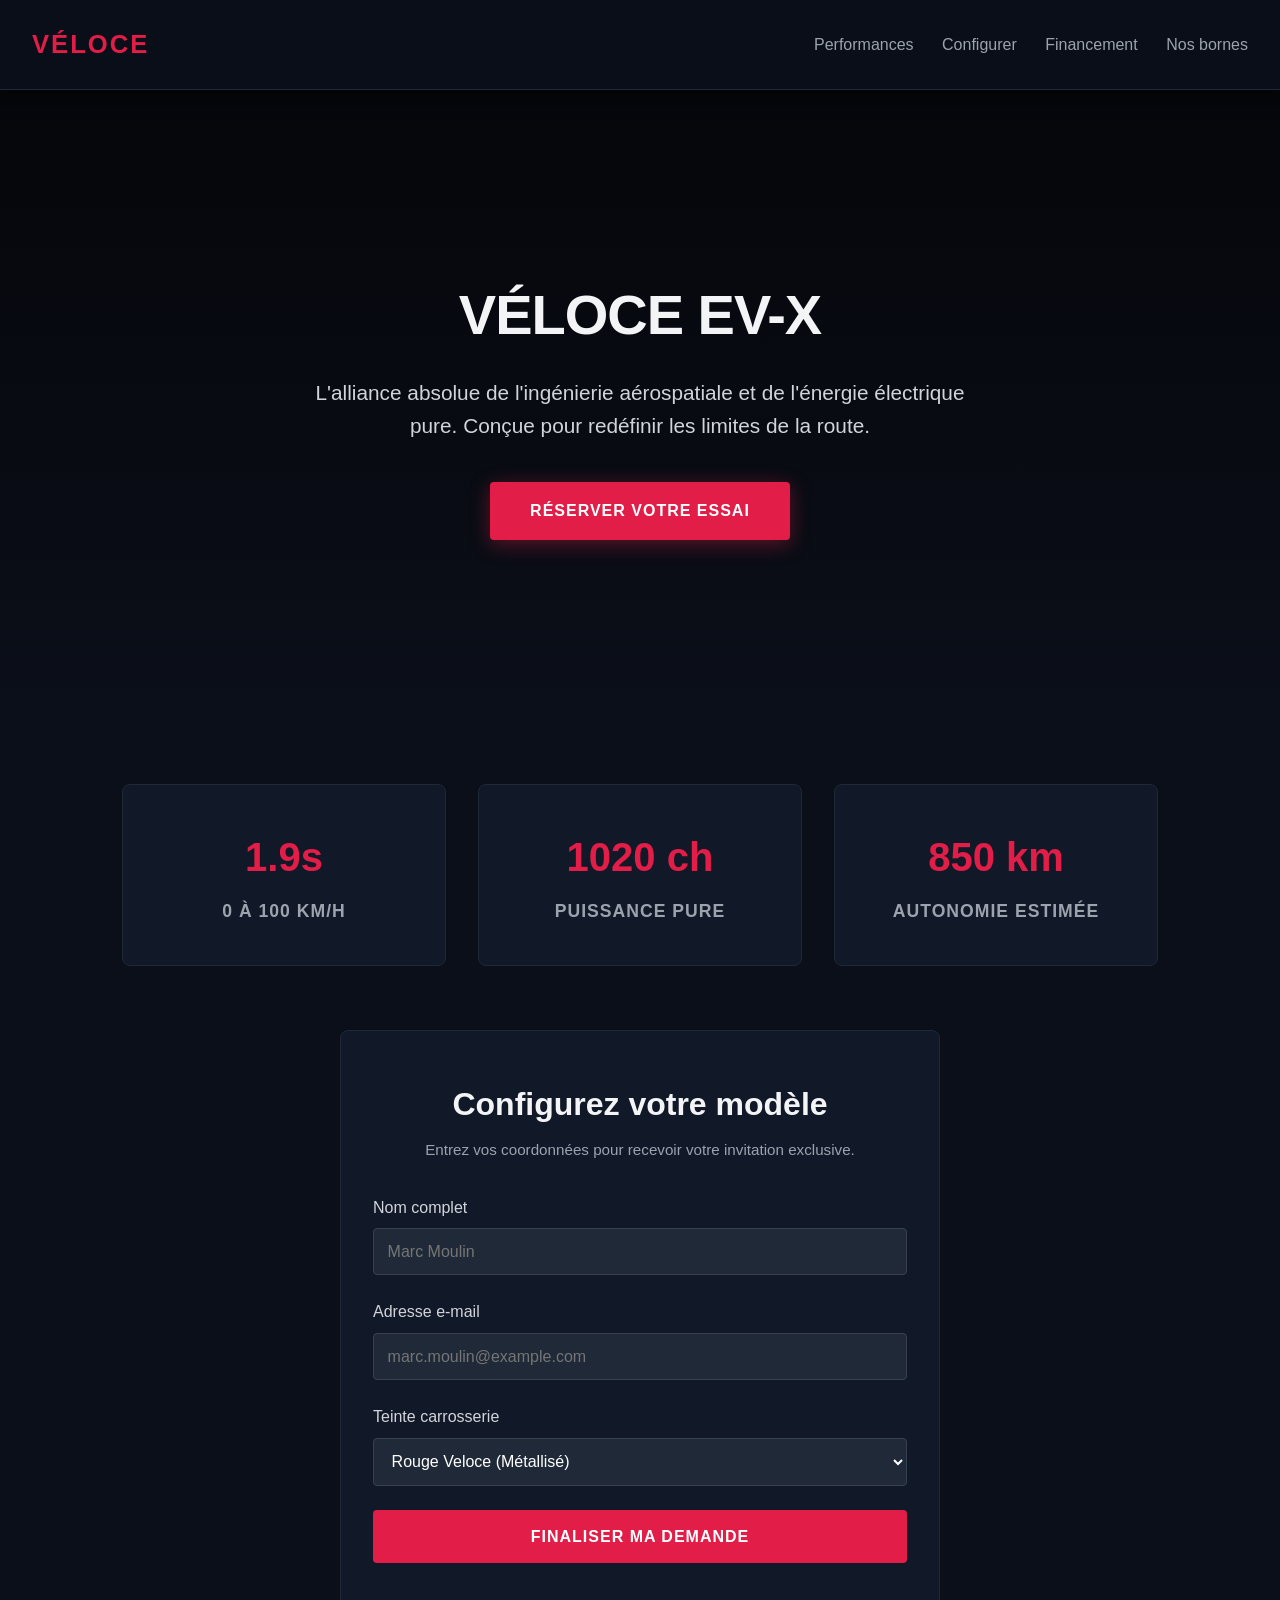
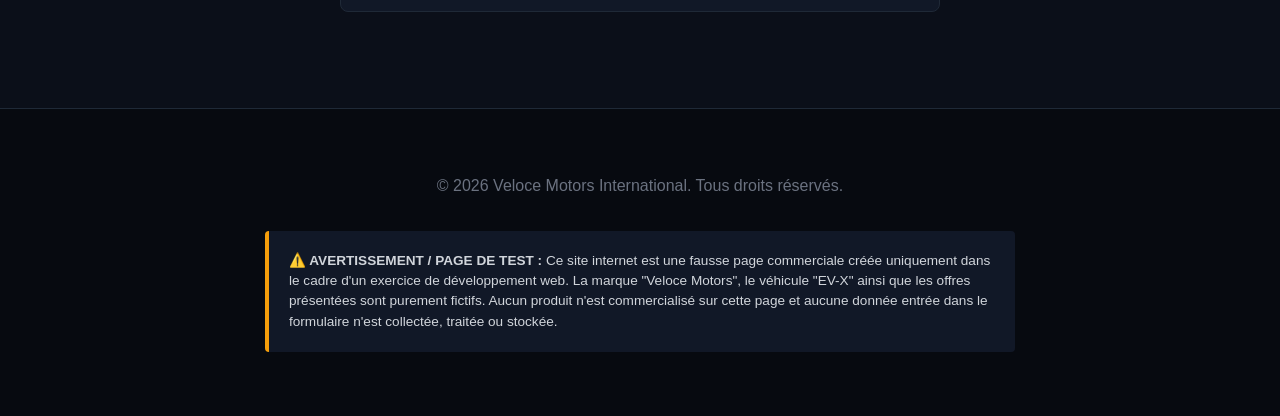
==== index.html @ aa5171b9 "Add files via upload" ====
<!DOCTYPE html>
<html lang="fr">
<head>
    <meta charset="UTF-8">
    <meta name="viewport" content="width=device-width, initial-scale=1.0">
    <title>Veloce Motors | L'Avenir de l'Hypercar Électrique</title>
    <style>
        /* --- STYLE CSS --- */
        * {
            margin: 0;
            padding: 0;
            box-sizing: border-box;
        }

        body {
            font-family: 'Segoe UI', Arial, sans-serif;
            line-height: 1.6;
            color: #f3f4f6;
            background-color: #0b0f19; /* Fond sombre futuriste */
        }

        /* Barre de navigation */
        nav {
            background-color: rgba(11, 15, 25, 0.9);
            padding: 1.5rem 2rem;
            display: flex;
            justify-content: space-between;
            align-items: center;
            box-shadow: 0 2px 10px rgba(0,0,0,0.5);
            position: sticky;
            top: 0;
            z-index: 100;
            backdrop-filter: blur(10px);
            border-bottom: 1px solid #1f2937;
        }

        nav .logo {
            font-size: 1.6rem;
            font-weight: 800;
            letter-spacing: 2px;
            color: #e11d48; /* Rouge sport */
        }

        nav .nav-links a {
            text-decoration: none;
            color: #9ca3af;
            margin-left: 1.5rem;
            font-weight: 500;
            transition: color 0.3s;
        }

        nav .nav-links a:hover {
            color: #e11d48;
        }

        /* Section Principale (Hero) */
        header.hero {
            background: linear-gradient(rgba(0, 0, 0, 0.6), #0b0f19), url('https://unsplash.com') no-repeat center center/cover;
            padding: 8rem 2rem;
            text-align: center;
            min-height: 70vh;
            display: flex;
            flex-direction: column;
            justify-content: center;
            align-items: center;
        }

        header.hero h1 {
            font-size: 3.5rem;
            font-weight: 900;
            letter-spacing: -1px;
            margin-bottom: 1rem;
            text-transform: uppercase;
        }

        header.hero p {
            font-size: 1.3rem;
            color: #d1d5db;
            max-width: 700px;
            margin-bottom: 2.5rem;
        }

        .cta-btn {
            display: inline-block;
            background-color: #e11d48;
            color: #ffffff;
            padding: 1rem 2.5rem;
            text-decoration: none;
            border-radius: 4px;
            font-weight: bold;
            text-transform: uppercase;
            letter-spacing: 1px;
            font-size: 1rem;
            box-shadow: 0 4px 20px rgba(225, 29, 72, 0.4);
            transition: all 0.3s ease;
        }

        .cta-btn:hover {
            background-color: #be123c;
            transform: translateY(-3px);
            box-shadow: 0 6px 25px rgba(225, 29, 72, 0.6);
        }

        /* Section Performances / Fiche Technique */
        .specs {
            max-width: 1100px;
            margin: 4rem auto;
            padding: 0 2rem;
            display: grid;
            grid-template-columns: repeat(auto-fit, minmax(250px, 1fr));
            gap: 2rem;
        }

        .spec-card {
            background: #111827;
            padding: 2.5rem 1.5rem;
            border-radius: 8px;
            text-align: center;
            border: 1px solid #1f2937;
            transition: border-color 0.3s;
        }

        .spec-card:hover {
            border-color: #e11d48;
        }

        .spec-card .value {
            font-size: 2.5rem;
            font-weight: 800;
            color: #e11d48;
            margin-bottom: 0.5rem;
        }

        .spec-card h3 {
            font-size: 1.1rem;
            color: #9ca3af;
            text-transform: uppercase;
            letter-spacing: 1px;
        }

        /* Section Formulaire de Configuration */
        .booking-section {
            background-color: #111827;
            max-width: 600px;
            margin: 4rem auto;
            padding: 3rem 2rem;
            border-radius: 8px;
            border: 1px solid #1f2937;
        }

        .booking-section h2 {
            text-align: center;
            margin-bottom: 0.5rem;
            font-size: 2rem;
        }

        .booking-section p.subtitle {
            text-align: center;
            color: #9ca3af;
            margin-bottom: 2rem;
            font-size: 0.95rem;
        }

        .form-group {
            margin-bottom: 1.5rem;
        }

        .form-group label {
            display: block;
            margin-bottom: 0.5rem;
            font-weight: 500;
            color: #d1d5db;
        }

        .form-group input, .form-group select {
            width: 100%;
            padding: 0.85rem;
            border: 1px solid #374151;
            background-color: #1f2937;
            color: white;
            border-radius: 4px;
            font-size: 1rem;
            outline: none;
            transition: border-color 0.3s;
        }

        .form-group input:focus, .form-group select:focus {
            border-color: #e11d48;
        }

        .submit-btn {
            width: 100%;
            background-color: #e11d48;
            color: white;
            border: none;
            padding: 1.1rem;
            border-radius: 4px;
            font-size: 1rem;
            font-weight: bold;
            text-transform: uppercase;
            letter-spacing: 1px;
            cursor: pointer;
            transition: background 0.3s;
        }

        .submit-btn:hover {
            background-color: #be123c;
        }

        /* Pied de page et avertissement */
        footer {
            background-color: #070a10;
            color: #6b7280;
            text-align: center;
            padding: 4rem 2rem;
            margin-top: 6rem;
            border-top: 1px solid #1f2937;
        }

        .disclaimer {
            background-color: #111827;
            color: #d1d5db;
            padding: 1.25rem;
            border-radius: 4px;
            max-width: 750px;
            margin: 2rem auto 0 auto;
            font-size: 0.85rem;
            line-height: 1.5;
            border-left: 4px solid #f59e0b; /* Ligne orange de sécurité */
            text-align: left;
        }
    </style>
</head>
<body>

    <!-- Barre de Navigation -->
    <nav>
        <div class="logo">VÉLOCE</div>
        <div class="nav-links">
            <a href="performances.html">Performances</a>
            <a href="#reserve">Configurer</a>
			<a href="mensualité.html">Financement</a>
			<a href="bornes.html">Nos bornes</a>
        </div>
    </nav>

    <!-- Section d'accueil (Hero) -->
    <header class="hero">
        <h1>VÉLOCE EV-X</h1>
        <p>L'alliance absolue de l'ingénierie aérospatiale et de l'énergie électrique pure. Conçue pour redéfinir les limites de la route.</p>
        <a href="#reserve" class="cta-btn">Réserver votre essai</a>
    </header>

    <!-- Fiche Technique / Chiffres clés -->
    <section class="specs" id="specs">
        <div class="spec-card">
            <div class="value">1.9s</div>
            <h3>0 à 100 km/h</h3>
        </div>
        <div class="spec-card">
            <div class="value">1020 ch</div>
            <h3>Puissance Pure</h3>
        </div>
        <div class="spec-card">
            <div class="value">850 km</div>
            <h3>Autonomie estimée</h3>
        </div>
    </section>

    <!-- Zone d'action / Formulaire de Configuration -->
    <section class="booking-section" id="reserve">
        <h2>Configurez votre modèle</h2>
        <p class="subtitle">Entrez vos coordonnées pour recevoir votre invitation exclusive.</p>
        
        <form action="#" method="POST" onsubmit="alert('Demande reçue ! (Simulation de configuration automobile réussie)'); return false;">
            <div class="form-group">
                <label for="username">Nom complet</label>
                <input type="text" id="username" placeholder="Marc Moulin" required>
            </div>
            <div class="form-group">
                <label for="useremail">Adresse e-mail</label>
                <input type="email" id="useremail" placeholder="marc.moulin@example.com" required>
            </div>
            <div class="form-group">
                <label for="color">Teinte carrosserie</label>
                <select id="color">
                    <option value="red">Rouge Veloce (Métallisé)</option>
                    <option value="carbon">Noir Carbone (Mat)</option>
                    <option value="titanium">Gris Titane (Satiné)</option>
                </select>
            </div>
            <button type="submit" class="submit-btn">Finaliser ma demande</button>
        </form>
    </section>

    <!-- Pied de page -->
    <footer>
        <p>&copy; 2026 Veloce Motors International. Tous droits réservés.</p>
        
        <!-- Mention de test demandée -->
        <div class="disclaimer">
            <strong>⚠️ AVERTISSEMENT / PAGE DE TEST :</strong> Ce site internet est une fausse page commerciale créée uniquement dans le cadre d'un exercice de développement web. La marque "Veloce Motors", le véhicule "EV-X" ainsi que les offres présentées sont purement fictifs. Aucun produit n'est commercialisé sur cette page et aucune donnée entrée dans le formulaire n'est collectée, traitée ou stockée.
        </div>
    </footer>

</body>
</html>
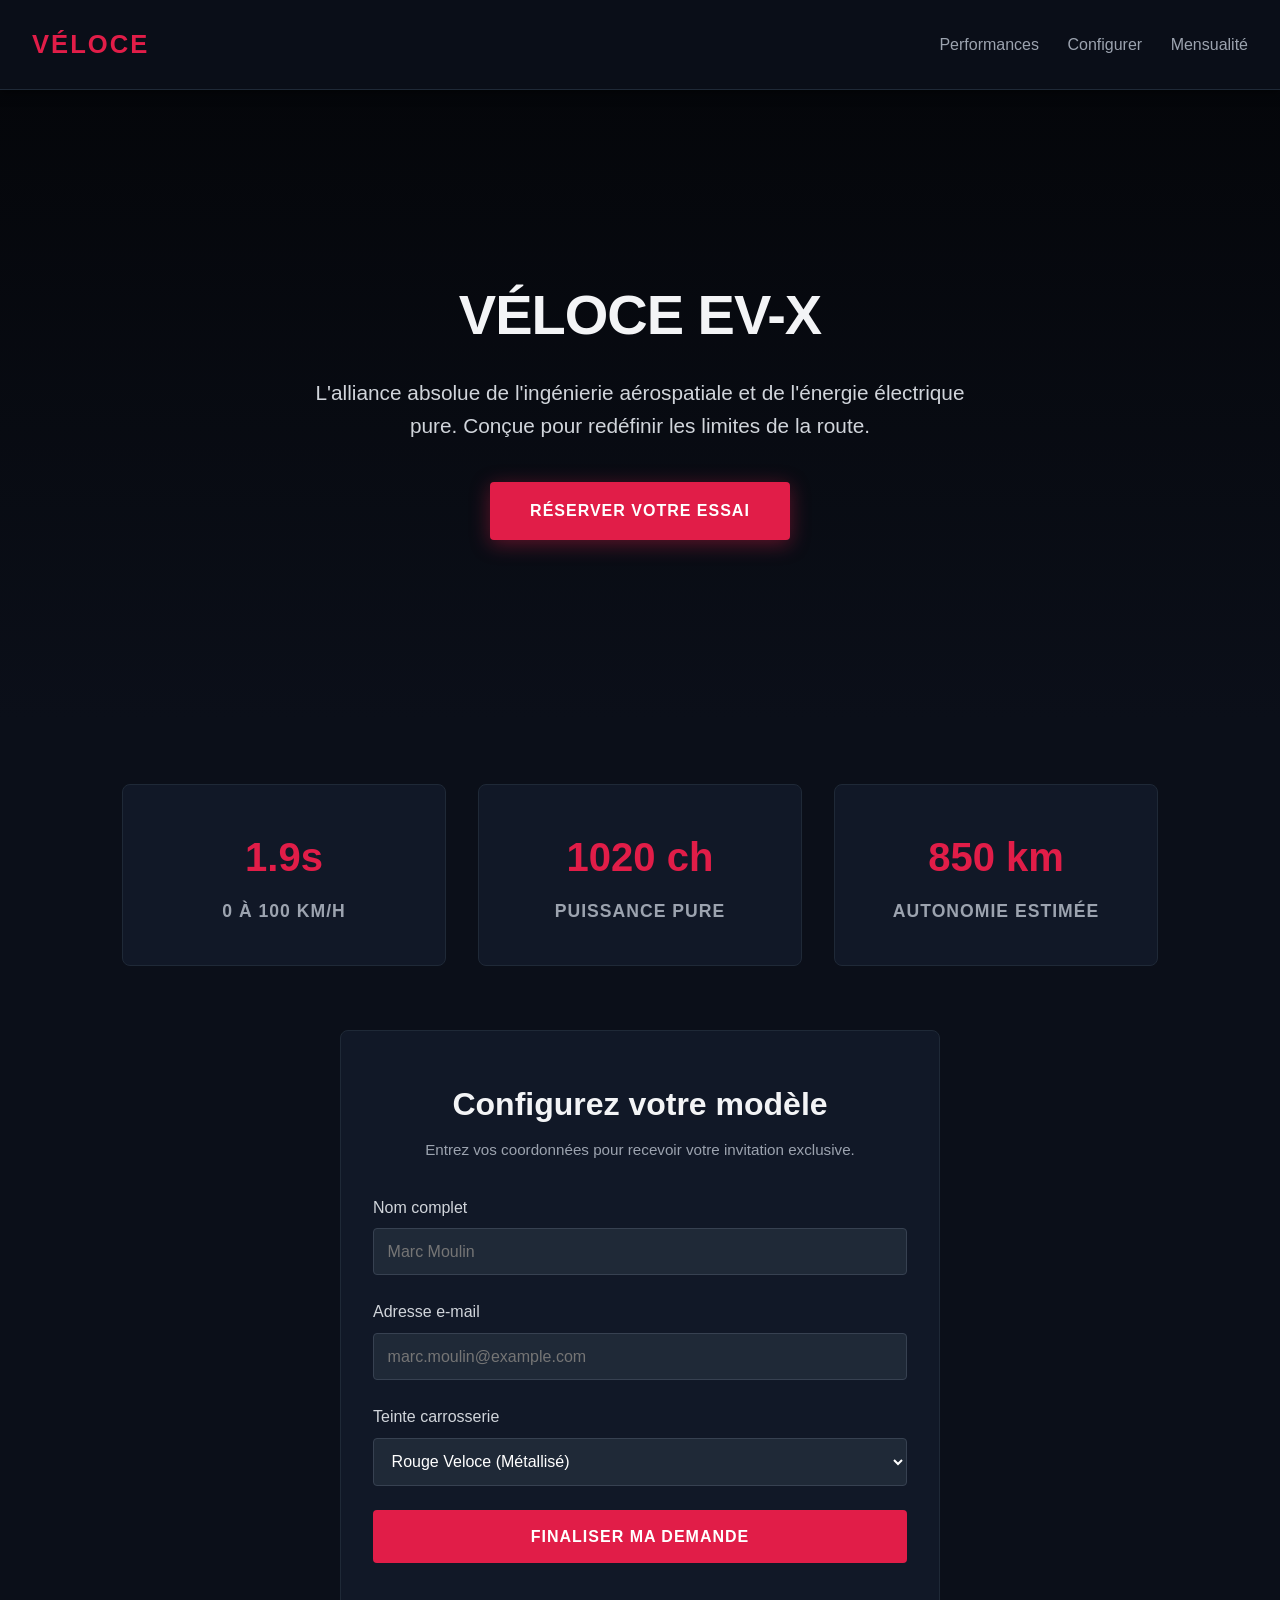
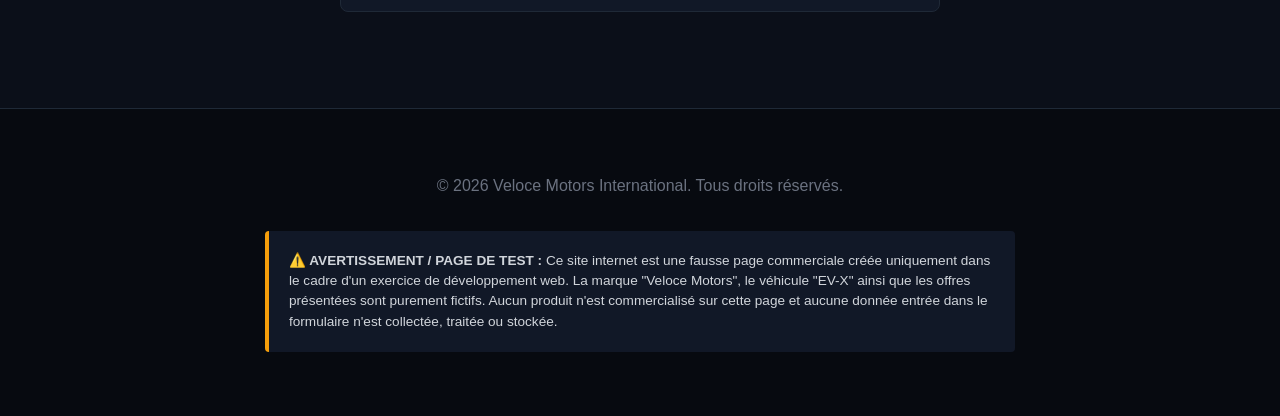
==== commit 823f9a63: "Add files via upload" ====
--- a/index.html
+++ b/index.html
@@ -239,8 +239,7 @@
         <div class="nav-links">
             <a href="performances.html">Performances</a>
             <a href="#reserve">Configurer</a>
-			<a href="mensualité.html">Financement</a>
-			<a href="bornes.html">Nos bornes</a>
+			<a href="bornes.html">Mensualité</a>
         </div>
     </nav>
 
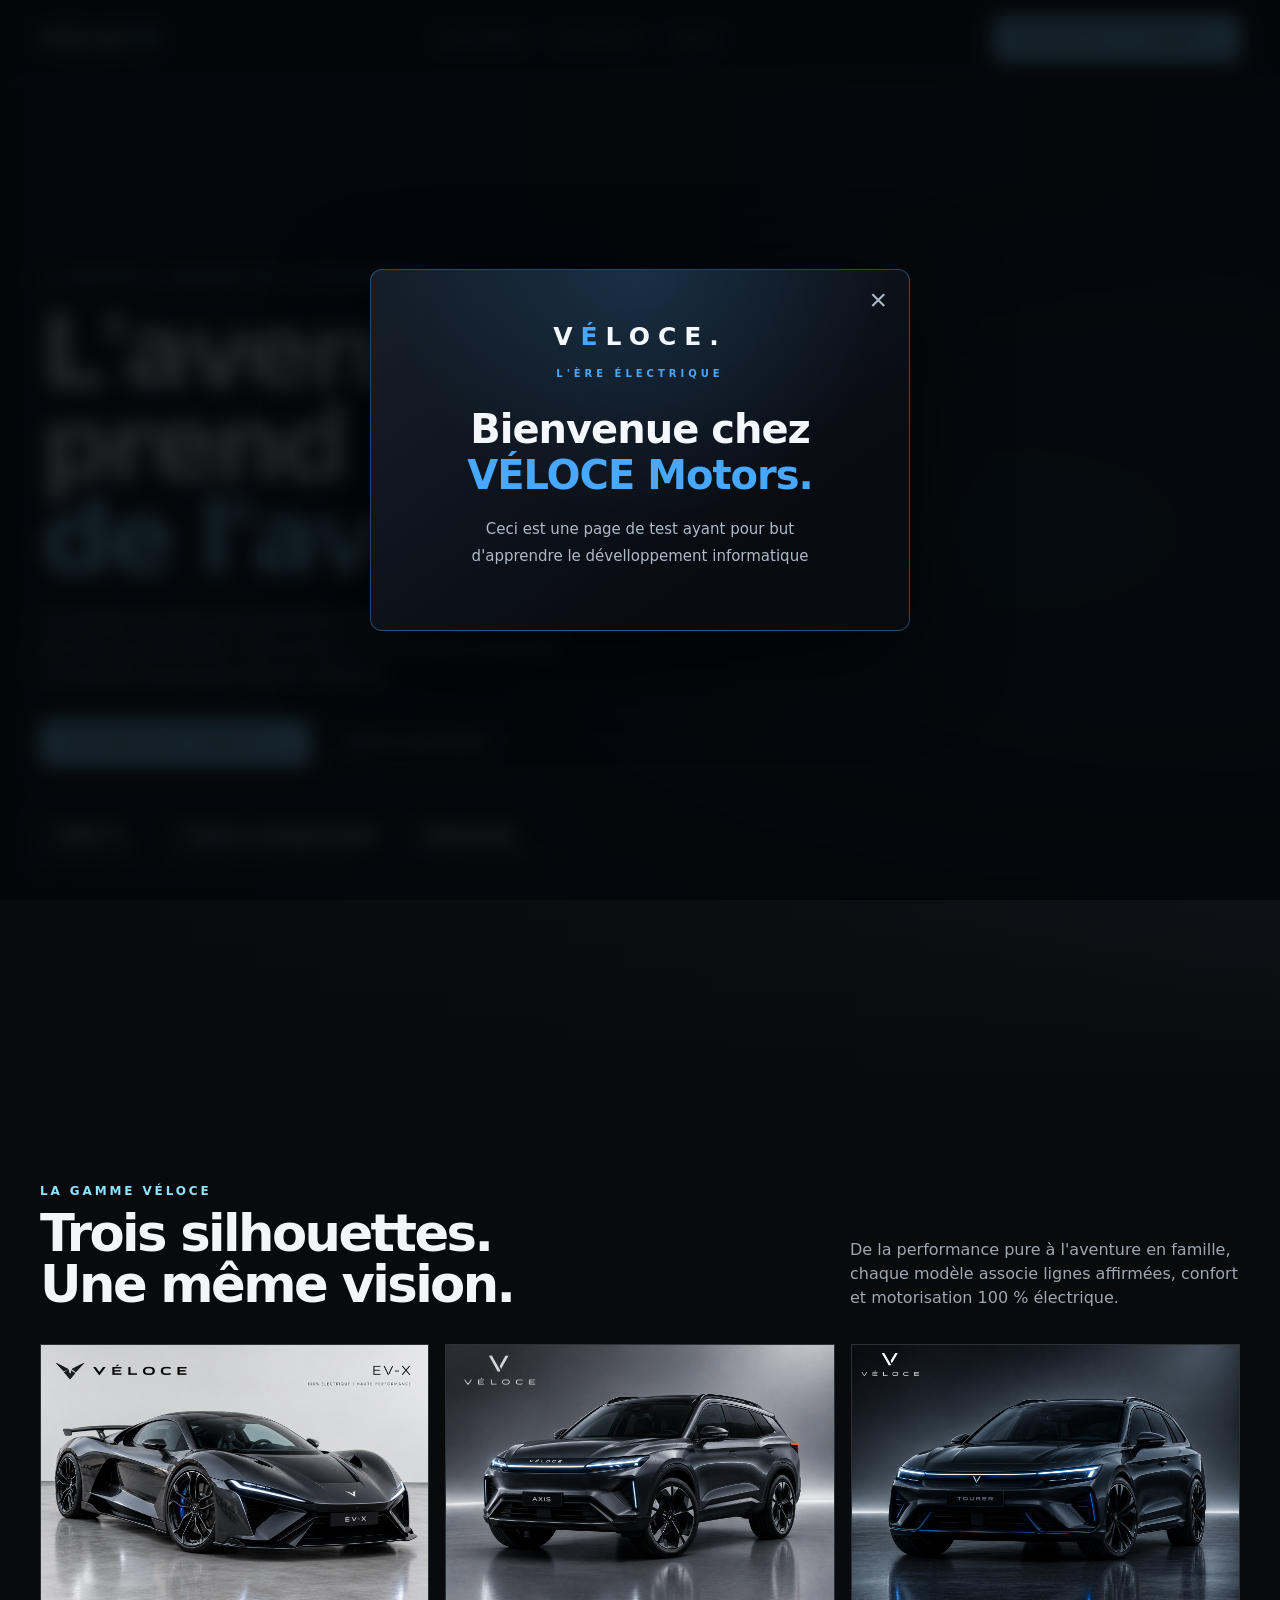
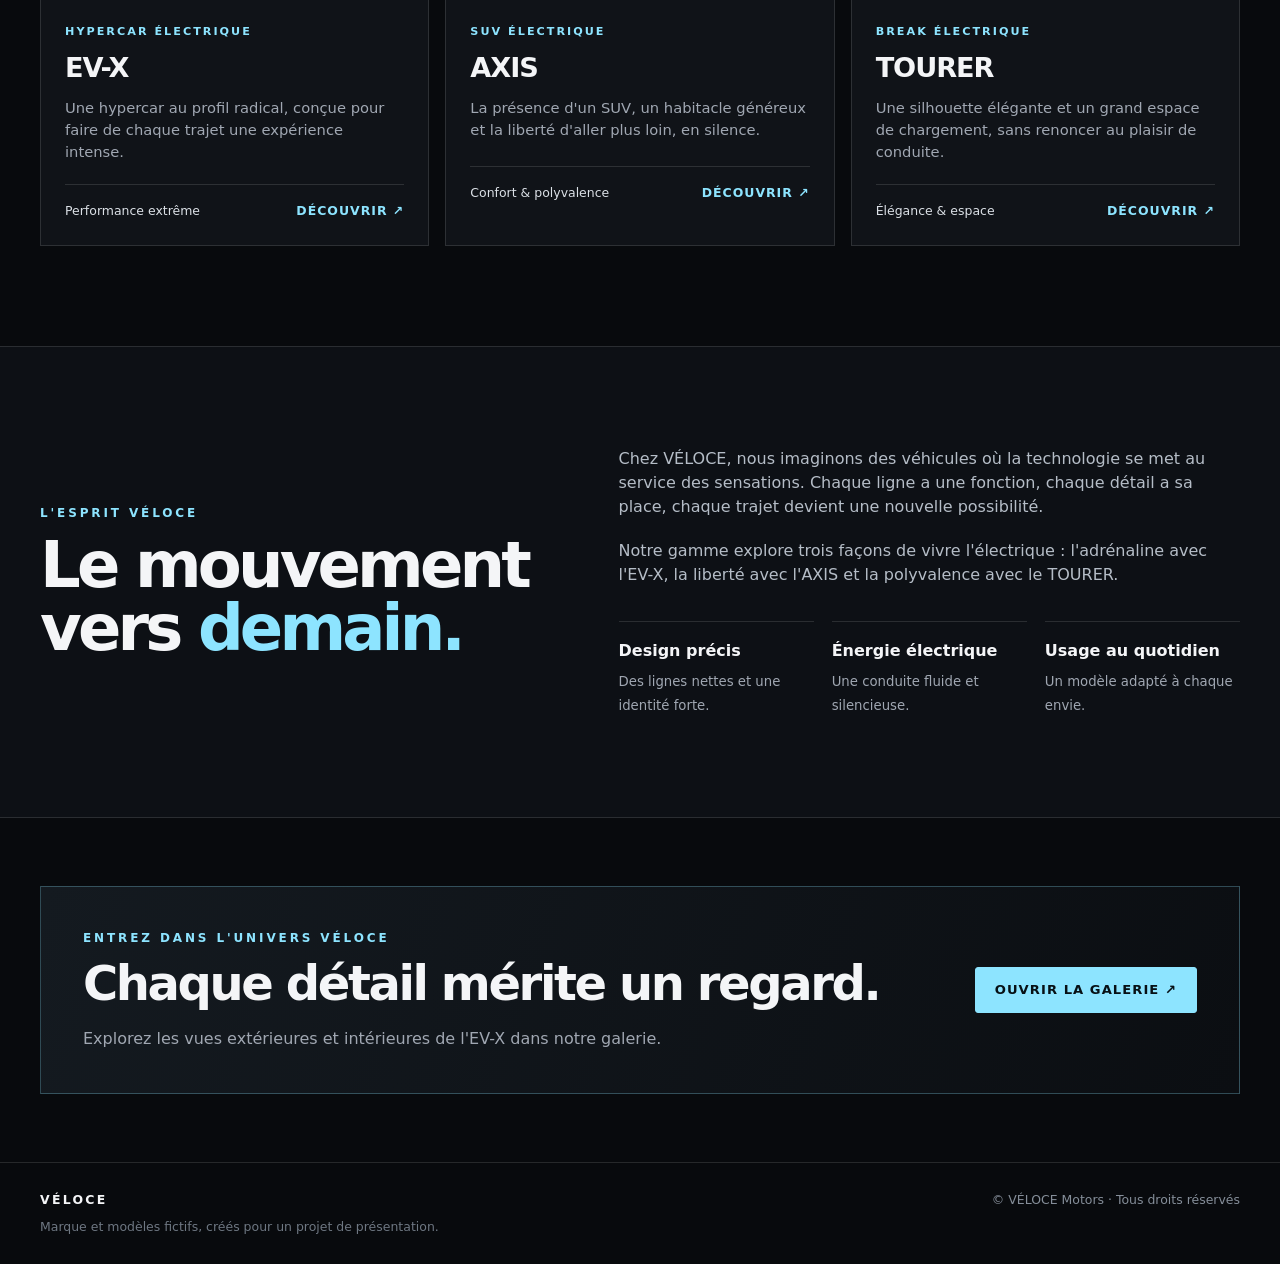
==== commit 09700758: "Add files via upload" ====
--- a/index.html
+++ b/index.html
@@ -1,306 +1,482 @@
 <!DOCTYPE html>
 <html lang="fr">
 <head>
-    <meta charset="UTF-8">
-    <meta name="viewport" content="width=device-width, initial-scale=1.0">
-    <title>Veloce Motors | L'Avenir de l'Hypercar Électrique</title>
-    <style>
-        /* --- STYLE CSS --- */
-        * {
-            margin: 0;
-            padding: 0;
-            box-sizing: border-box;
-        }
-
-        body {
-            font-family: 'Segoe UI', Arial, sans-serif;
-            line-height: 1.6;
-            color: #f3f4f6;
-            background-color: #0b0f19; /* Fond sombre futuriste */
-        }
-
-        /* Barre de navigation */
-        nav {
-            background-color: rgba(11, 15, 25, 0.9);
-            padding: 1.5rem 2rem;
-            display: flex;
-            justify-content: space-between;
-            align-items: center;
-            box-shadow: 0 2px 10px rgba(0,0,0,0.5);
-            position: sticky;
-            top: 0;
-            z-index: 100;
-            backdrop-filter: blur(10px);
-            border-bottom: 1px solid #1f2937;
-        }
-
-        nav .logo {
-            font-size: 1.6rem;
-            font-weight: 800;
-            letter-spacing: 2px;
-            color: #e11d48; /* Rouge sport */
-        }
-
-        nav .nav-links a {
-            text-decoration: none;
-            color: #9ca3af;
-            margin-left: 1.5rem;
-            font-weight: 500;
-            transition: color 0.3s;
-        }
-
-        nav .nav-links a:hover {
-            color: #e11d48;
-        }
-
-        /* Section Principale (Hero) */
-        header.hero {
-            background: linear-gradient(rgba(0, 0, 0, 0.6), #0b0f19), url('https://unsplash.com') no-repeat center center/cover;
-            padding: 8rem 2rem;
-            text-align: center;
-            min-height: 70vh;
-            display: flex;
-            flex-direction: column;
-            justify-content: center;
-            align-items: center;
-        }
-
-        header.hero h1 {
-            font-size: 3.5rem;
-            font-weight: 900;
-            letter-spacing: -1px;
-            margin-bottom: 1rem;
-            text-transform: uppercase;
-        }
-
-        header.hero p {
-            font-size: 1.3rem;
-            color: #d1d5db;
-            max-width: 700px;
-            margin-bottom: 2.5rem;
-        }
-
-        .cta-btn {
-            display: inline-block;
-            background-color: #e11d48;
-            color: #ffffff;
-            padding: 1rem 2.5rem;
-            text-decoration: none;
-            border-radius: 4px;
-            font-weight: bold;
-            text-transform: uppercase;
-            letter-spacing: 1px;
-            font-size: 1rem;
-            box-shadow: 0 4px 20px rgba(225, 29, 72, 0.4);
-            transition: all 0.3s ease;
-        }
-
-        .cta-btn:hover {
-            background-color: #be123c;
-            transform: translateY(-3px);
-            box-shadow: 0 6px 25px rgba(225, 29, 72, 0.6);
-        }
-
-        /* Section Performances / Fiche Technique */
-        .specs {
-            max-width: 1100px;
-            margin: 4rem auto;
-            padding: 0 2rem;
-            display: grid;
-            grid-template-columns: repeat(auto-fit, minmax(250px, 1fr));
-            gap: 2rem;
-        }
-
-        .spec-card {
-            background: #111827;
-            padding: 2.5rem 1.5rem;
-            border-radius: 8px;
-            text-align: center;
-            border: 1px solid #1f2937;
-            transition: border-color 0.3s;
-        }
-
-        .spec-card:hover {
-            border-color: #e11d48;
-        }
-
-        .spec-card .value {
-            font-size: 2.5rem;
-            font-weight: 800;
-            color: #e11d48;
-            margin-bottom: 0.5rem;
-        }
-
-        .spec-card h3 {
-            font-size: 1.1rem;
-            color: #9ca3af;
-            text-transform: uppercase;
-            letter-spacing: 1px;
-        }
-
-        /* Section Formulaire de Configuration */
-        .booking-section {
-            background-color: #111827;
-            max-width: 600px;
-            margin: 4rem auto;
-            padding: 3rem 2rem;
-            border-radius: 8px;
-            border: 1px solid #1f2937;
-        }
-
-        .booking-section h2 {
-            text-align: center;
-            margin-bottom: 0.5rem;
-            font-size: 2rem;
-        }
-
-        .booking-section p.subtitle {
-            text-align: center;
-            color: #9ca3af;
-            margin-bottom: 2rem;
-            font-size: 0.95rem;
-        }
-
-        .form-group {
-            margin-bottom: 1.5rem;
-        }
-
-        .form-group label {
-            display: block;
-            margin-bottom: 0.5rem;
-            font-weight: 500;
-            color: #d1d5db;
-        }
-
-        .form-group input, .form-group select {
-            width: 100%;
-            padding: 0.85rem;
-            border: 1px solid #374151;
-            background-color: #1f2937;
-            color: white;
-            border-radius: 4px;
-            font-size: 1rem;
-            outline: none;
-            transition: border-color 0.3s;
-        }
-
-        .form-group input:focus, .form-group select:focus {
-            border-color: #e11d48;
-        }
-
-        .submit-btn {
-            width: 100%;
-            background-color: #e11d48;
-            color: white;
-            border: none;
-            padding: 1.1rem;
-            border-radius: 4px;
-            font-size: 1rem;
-            font-weight: bold;
-            text-transform: uppercase;
-            letter-spacing: 1px;
-            cursor: pointer;
-            transition: background 0.3s;
-        }
-
-        .submit-btn:hover {
-            background-color: #be123c;
-        }
-
-        /* Pied de page et avertissement */
-        footer {
-            background-color: #070a10;
-            color: #6b7280;
-            text-align: center;
-            padding: 4rem 2rem;
-            margin-top: 6rem;
-            border-top: 1px solid #1f2937;
-        }
-
-        .disclaimer {
-            background-color: #111827;
-            color: #d1d5db;
-            padding: 1.25rem;
-            border-radius: 4px;
-            max-width: 750px;
-            margin: 2rem auto 0 auto;
-            font-size: 0.85rem;
-            line-height: 1.5;
-            border-left: 4px solid #f59e0b; /* Ligne orange de sécurité */
-            text-align: left;
-        }
-    </style>
+  <meta charset="UTF-8">
+  <meta name="viewport" content="width=device-width, initial-scale=1.0">
+  <meta name="theme-color" content="#080a0d">
+  <meta name="description" content="Découvrez VÉLOCE : EV-X, AXIS et TOURER, une nouvelle vision de la performance électrique.">
+  <title>VÉLOCE — L'électrique, sans compromis</title>
+  <style>
+  
+  
+  
+/* ===== POP-UP VÉLOCE ===== */
+.popup-overlay {
+  position: fixed;
+  inset: 0;
+  z-index: 9999;
+  display: flex;
+  align-items: center;
+  justify-content: center;
+  padding: 20px;
+  background: rgba(3, 6, 10, 0.86);
+  backdrop-filter: blur(10px);
+  -webkit-backdrop-filter: blur(10px);
+  opacity: 1;
+  visibility: visible;
+  transition: opacity 0.35s ease, visibility 0.35s ease;
+}
+
+.popup-overlay.popup-hidden {
+  opacity: 0;
+  visibility: hidden;
+  pointer-events: none;
+}
+
+.popup-box {
+  position: relative;
+  width: 100%;
+  max-width: 540px;
+  padding: 48px 38px 32px;
+  text-align: center;
+  overflow: hidden;
+  color: #f4f7fb;
+  background:
+    radial-gradient(
+      circle at 50% 0%,
+      rgba(72, 168, 255, 0.16),
+      transparent 55%
+    ),
+    linear-gradient(145deg, #151f2b, #080b10 75%);
+  border: 1px solid rgba(72, 168, 255, 0.38);
+  border-radius: 12px;
+  box-shadow: 0 25px 90px rgba(0, 0, 0, 0.65);
+  animation: popupEnter 0.5s ease both;
+}
+
+.popup-close {
+  position: absolute;
+  top: 12px;
+  right: 16px;
+  border: 0;
+  background: transparent;
+  color: #aab8c8;
+  font-size: 30px;
+  cursor: pointer;
+  transition: color 0.2s, transform 0.2s;
+}
+
+.popup-close:hover {
+  color: #48a8ff;
+  transform: rotate(90deg);
+}
+
+.popup-logo {
+  font-size: 25px;
+  font-weight: 800;
+  letter-spacing: 8px;
+  margin-bottom: 8px;
+}
+
+.popup-logo span,
+.popup-box h2 span {
+  color: #48a8ff;
+}
+
+.popup-tag {
+  color: #48a8ff;
+  font-size: 10px;
+  font-weight: 700;
+  letter-spacing: 4px;
+  margin-bottom: 25px;
+}
+
+.popup-box h2 {
+  font-size: clamp(28px, 5vw, 40px);
+  line-height: 1.15;
+  letter-spacing: -1px;
+  margin: 0 0 18px;
+}
+
+.popup-text {
+  max-width: 390px;
+  margin: 0 auto 28px;
+  color: #aebaca;
+  font-size: 15px;
+  line-height: 1.8;
+}
+
+.popup-button {
+  display: inline-flex;
+  align-items: center;
+  justify-content: center;
+  gap: 18px;
+  padding: 15px 22px;
+  color: #07111c;
+  background: #48a8ff;
+  border: 1px solid #48a8ff;
+  border-radius: 4px;
+  font-size: 12px;
+  font-weight: 800;
+  letter-spacing: 1px;
+  text-decoration: none;
+  transition: background 0.25s, color 0.25s,
+              box-shadow 0.25s;
+}
+
+.popup-button:hover {
+  color: #ffffff;
+  background: transparent;
+  box-shadow: 0 0 25px rgba(72, 168, 255, 0.18);
+}
+
+.popup-footer {
+  margin: 28px 0 0;
+  padding-top: 18px;
+  border-top: 1px solid rgba(150, 180, 210, 0.15);
+  color: #718195;
+  font-size: 10px;
+  letter-spacing: 4px;
+}
+
+@keyframes popupEnter {
+  from {
+    opacity: 0;
+    transform: translateY(20px) scale(0.97);
+  }
+  to {
+    opacity: 1;
+    transform: translateY(0) scale(1);
+  }
+}
+
+@media (max-width: 480px) {
+  .popup-box {
+    padding: 44px 22px 26px;
+  }
+
+  .popup-button {
+    gap: 10px;
+    padding: 14px;
+    font-size: 10px;
+  }
+}
+
+
+
+
+    :root {
+      --bg: #080a0d;
+      --panel: #101318;
+      --panel-2: #151920;
+      --text: #f4f5f7;
+      --muted: #a0a7b2;
+      --line: rgba(255,255,255,.12);
+      --accent: #8de4ff;
+      --accent-strong: #4cccf4;
+      --max: 1200px;
+    }
+    * { box-sizing: border-box; }
+    html { scroll-behavior: smooth; }
+    body {
+      margin: 0;
+      background: var(--bg);
+      color: var(--text);
+      font-family: Inter, ui-sans-serif, system-ui, -apple-system, BlinkMacSystemFont, "Segoe UI", sans-serif;
+      line-height: 1.5;
+    }
+    a { color: inherit; text-decoration: none; }
+    button, a { -webkit-tap-highlight-color: transparent; }
+    .wrap { width: min(var(--max), calc(100% - 44px)); margin: 0 auto; }
+    header {
+      position: sticky; top: 0; z-index: 20;
+      background: rgba(8,10,13,.88); backdrop-filter: blur(18px);
+      border-bottom: 1px solid var(--line);
+    }
+    .nav { min-height: 78px; display: flex; align-items: center; justify-content: space-between; gap: 28px; }
+    .brand { font-size: 1.38rem; font-weight: 900; letter-spacing: .22em; }
+    .brand span { color: var(--accent); }
+    .nav-links { display: flex; align-items: center; gap: 30px; color: #c6cbd2; font-size: .88rem; }
+    .nav-links a:hover { color: var(--accent); }
+    .nav-cta, .button {
+      display: inline-flex; justify-content: center; align-items: center; gap: 10px;
+      border: 1px solid var(--accent); color: #071015; background: var(--accent);
+      padding: 12px 19px; border-radius: 3px; font-size: .82rem; font-weight: 800;
+      letter-spacing: .08em; text-transform: uppercase; transition: .2s ease;
+    }
+    .nav-cta:hover, .button:hover { background: transparent; color: var(--accent); transform: translateY(-2px); }
+    .button.secondary { background: transparent; color: var(--text); border-color: rgba(255,255,255,.3); }
+    .button.secondary:hover { color: var(--accent); border-color: var(--accent); }
+    .hero {
+      min-height: 680px; display: flex; align-items: center; position: relative; overflow: hidden;
+      background:
+        linear-gradient(90deg, rgba(8,10,13,.98) 0%, rgba(8,10,13,.82) 38%, rgba(8,10,13,.12) 100%),
+        linear-gradient(0deg, var(--bg) 0%, transparent 32%),
+        url("images/veloce-front.jpg") center 55% / cover no-repeat,
+        #151a20;
+    }
+    .hero::after {
+      content: ""; position: absolute; inset: 0; pointer-events: none;
+      background: radial-gradient(ellipse at 75% 45%, rgba(141,228,255,.09), transparent 45%);
+    }
+    .hero-content { position: relative; z-index: 1; max-width: 650px; padding: 90px 0 115px; }
+    .eyebrow { color: var(--accent); font-size: .75rem; font-weight: 800; letter-spacing: .24em; text-transform: uppercase; }
+    h1 { margin: 18px 0 22px; font-size: clamp(3.2rem, 8vw, 6.9rem); line-height: .91; letter-spacing: -.065em; }
+    h1 span { display: block; color: var(--accent); }
+    .hero p { max-width: 530px; color: #c0c6ce; font-size: clamp(1rem, 1.8vw, 1.16rem); margin: 0 0 30px; }
+    .actions { display: flex; flex-wrap: wrap; gap: 12px; }
+    .hero-stats { display: flex; flex-wrap: wrap; gap: 34px; margin-top: 52px; }
+    .stat { border-left: 2px solid var(--accent); padding-left: 13px; }
+    .stat strong { display: block; font-size: 1.35rem; letter-spacing: -.03em; }
+    .stat small { display: block; color: var(--muted); font-size: .7rem; letter-spacing: .12em; text-transform: uppercase; }
+    section { padding: 100px 0; }
+    .section-top { display: flex; align-items: end; justify-content: space-between; gap: 24px; margin-bottom: 34px; }
+    .section-top h2 { margin: 8px 0 0; font-size: clamp(2rem, 4vw, 3.5rem); letter-spacing: -.05em; line-height: 1; }
+    .section-top p { color: var(--muted); max-width: 390px; margin: 0; }
+    .models { display: grid; grid-template-columns: repeat(3, 1fr); gap: 16px; }
+    .model-card { background: var(--panel); border: 1px solid var(--line); overflow: hidden; transition: transform .25s ease, border-color .25s ease; }
+    .model-card:hover { transform: translateY(-5px); border-color: rgba(141,228,255,.55); }
+    .model-image { height: 255px; background: #171c22; position: relative; overflow: hidden; }
+    .model-image img { width: 100%; height: 100%; object-fit: cover; display: block; transition: transform .5s ease; }
+    .model-card:hover .model-image img { transform: scale(1.04); }
+    .image-fallback { display: none; height: 100%; width: 100%; align-items: center; justify-content: center; color: #5c6672; font-size: .8rem; letter-spacing: .1em; text-transform: uppercase; background: radial-gradient(ellipse at center, #29313a, #111419 70%); }
+    .model-image img:not([src]), .model-image img[src=""] { display: none; }
+    .model-body { padding: 24px; }
+    .model-type { color: var(--accent); font-size: .7rem; font-weight: 800; letter-spacing: .18em; text-transform: uppercase; }
+    .model-body h3 { margin: 7px 0 8px; font-size: 1.7rem; letter-spacing: -.04em; }
+    .model-body p { color: var(--muted); font-size: .92rem; min-height: 48px; margin: 0 0 21px; }
+    .model-bottom { display: flex; justify-content: space-between; align-items: center; gap: 12px; border-top: 1px solid var(--line); padding-top: 17px; }
+    .model-bottom span { color: #dbe0e6; font-size: .78rem; }
+    .text-link { color: var(--accent); font-size: .78rem; font-weight: 800; letter-spacing: .08em; text-transform: uppercase; white-space: nowrap; }
+    .text-link:hover { color: white; }
+    .manifesto { background: #0d1015; border-top: 1px solid var(--line); border-bottom: 1px solid var(--line); }
+    .manifesto-grid { display: grid; grid-template-columns: .9fr 1.1fr; gap: 70px; align-items: center; }
+    .manifesto h2 { font-size: clamp(2.5rem, 5vw, 4.7rem); letter-spacing: -.06em; line-height: .98; margin: 12px 0 0; }
+    .manifesto h2 span { color: var(--accent); }
+    .manifesto-copy p { color: #b5bdc7; margin: 0 0 20px; max-width: 600px; }
+    .features { display: grid; grid-template-columns: repeat(3, 1fr); gap: 18px; margin-top: 34px; }
+    .feature { border-top: 1px solid var(--line); padding-top: 17px; }
+    .feature strong { display: block; font-size: 1rem; margin-bottom: 6px; }
+    .feature span { color: var(--muted); font-size: .83rem; }
+    .cta-band { padding: 68px 0; }
+    .cta-inner { padding: 42px; border: 1px solid rgba(141,228,255,.28); background: linear-gradient(110deg, #141a20, #0b0e12); display: flex; align-items: center; justify-content: space-between; gap: 28px; }
+    .cta-inner h2 { font-size: clamp(1.8rem, 4vw, 3rem); letter-spacing: -.05em; margin: 0 0 8px; }
+    .cta-inner p { color: var(--muted); margin: 0; }
+    footer { border-top: 1px solid var(--line); padding: 28px 0; color: #858e99; font-size: .78rem; }
+    .footer-inner { display: flex; justify-content: space-between; gap: 20px; flex-wrap: wrap; }
+    .footer-brand { color: var(--text); font-weight: 900; letter-spacing: .18em; }
+    .disclaimer { color: #6e7782; margin-top: 8px; }
+    @media (max-width: 850px) {
+      .nav-links { gap: 16px; }
+      .hero { min-height: 620px; background-position: 62% center; }
+      .models { grid-template-columns: 1fr 1fr; }
+      .model-card:last-child { grid-column: 1 / -1; }
+      .model-card:last-child .model-image { height: 300px; }
+      .manifesto-grid { grid-template-columns: 1fr; gap: 28px; }
+    }
+    @media (max-width: 580px) {
+      .wrap { width: min(100% - 30px, var(--max)); }
+      .nav { min-height: 68px; }
+      .brand { font-size: 1.1rem; }
+      .nav-links { display: none; }
+      .nav-cta { padding: 10px 12px; font-size: .7rem; }
+      .hero { min-height: 690px; background-position: 62% center; }
+      .hero-content { padding: 80px 0 100px; }
+      .hero-stats { gap: 20px; margin-top: 38px; }
+      .stat strong { font-size: 1.1rem; }
+      section { padding: 72px 0; }
+      .section-top { display: block; }
+      .section-top p { margin-top: 16px; }
+      .models { grid-template-columns: 1fr; }
+      .model-card:last-child { grid-column: auto; }
+      .model-image, .model-card:last-child .model-image { height: 230px; }
+      .features { grid-template-columns: 1fr; gap: 20px; }
+      .cta-inner { padding: 27px 22px; align-items: flex-start; flex-direction: column; }
+    }
+  </style>
 </head>
 <body>
-
-    <!-- Barre de Navigation -->
-    <nav>
-        <div class="logo">VÉLOCE</div>
-        <div class="nav-links">
-            <a href="performances.html">Performances</a>
-            <a href="#reserve">Configurer</a>
-			<a href="bornes.html">Mensualité</a>
-        </div>
-    </nav>
-
-    <!-- Section d'accueil (Hero) -->
-    <header class="hero">
-        <h1>VÉLOCE EV-X</h1>
-        <p>L'alliance absolue de l'ingénierie aérospatiale et de l'énergie électrique pure. Conçue pour redéfinir les limites de la route.</p>
-        <a href="#reserve" class="cta-btn">Réserver votre essai</a>
-    </header>
-
-    <!-- Fiche Technique / Chiffres clés -->
-    <section class="specs" id="specs">
-        <div class="spec-card">
-            <div class="value">1.9s</div>
-            <h3>0 à 100 km/h</h3>
-        </div>
-        <div class="spec-card">
-            <div class="value">1020 ch</div>
-            <h3>Puissance Pure</h3>
-        </div>
-        <div class="spec-card">
-            <div class="value">850 km</div>
-            <h3>Autonomie estimée</h3>
-        </div>
+  <header>
+    <div class="wrap nav">
+      <a class="brand" href="#accueil" aria-label="VÉLOCE, accueil">VÉLO<span>CE</span></a>
+      <nav class="nav-links" aria-label="Navigation principale">
+        <a href="#modeles">Nos modèles</a>
+        <a href="#vision">Notre vision</a>
+        <a href="veloce-gallery.html">Galerie</a>
+      </nav>
+      <a class="nav-cta" href="#modeles">Découvrir la gamme ↗</a>
+    </div>
+  </header>
+
+  <main>
+    <section class="hero" id="accueil">
+      <div class="wrap">
+        <div class="hero-content">
+          <div class="eyebrow">La nouvelle énergie de la performance</div>
+          <h1>L'avenir<br>prend <span>de l'avance.</span></h1>
+          <p>Un design sculpté par l'aérodynamique. Une technologie pensée pour demain. Découvrez une nouvelle vision de la mobilité électrique signée VÉLOCE.</p>
+          <div class="actions">
+            <a class="button" href="#modeles">Explorer nos modèles <span>↗</span></a>
+            <a class="button secondary" href="veloce-gallery.html">Voir la galerie</a>
+          </div>
+          <div class="hero-stats">
+            <div class="stat"><strong>100 %</strong><small>Électrique</small></div>
+            <div class="stat"><strong>Sans compromis</strong><small>Design & performance</small></div>
+            <div class="stat"><strong>Demain</strong><small>Dès aujourd'hui</small></div>
+          </div>
+        </div>
+      </div>
     </section>
 
-    <!-- Zone d'action / Formulaire de Configuration -->
-    <section class="booking-section" id="reserve">
-        <h2>Configurez votre modèle</h2>
-        <p class="subtitle">Entrez vos coordonnées pour recevoir votre invitation exclusive.</p>
-        
-        <form action="#" method="POST" onsubmit="alert('Demande reçue ! (Simulation de configuration automobile réussie)'); return false;">
-            <div class="form-group">
-                <label for="username">Nom complet</label>
-                <input type="text" id="username" placeholder="Marc Moulin" required>
-            </div>
-            <div class="form-group">
-                <label for="useremail">Adresse e-mail</label>
-                <input type="email" id="useremail" placeholder="marc.moulin@example.com" required>
-            </div>
-            <div class="form-group">
-                <label for="color">Teinte carrosserie</label>
-                <select id="color">
-                    <option value="red">Rouge Veloce (Métallisé)</option>
-                    <option value="carbon">Noir Carbone (Mat)</option>
-                    <option value="titanium">Gris Titane (Satiné)</option>
-                </select>
-            </div>
-            <button type="submit" class="submit-btn">Finaliser ma demande</button>
-        </form>
+    <section id="modeles">
+      <div class="wrap">
+        <div class="section-top">
+          <div>
+            <div class="eyebrow">La gamme VÉLOCE</div>
+            <h2>Trois silhouettes.<br>Une même vision.</h2>
+          </div>
+          <p>De la performance pure à l'aventure en famille, chaque modèle associe lignes affirmées, confort et motorisation 100 % électrique.</p>
+        </div>
+
+        <div class="models">
+          <article class="model-card">
+            <div class="model-image">
+              <img src="VÉLOCE EV-X, hypercar électrique futuriste.png" alt="VÉLOCE EV-X, hypercar électrique" onerror="this.style.display='none';this.nextElementSibling.style.display='flex';">
+              <div class="image-fallback">Ajouter la photo de l'EV-X</div>
+            </div>
+            <div class="model-body">
+              <div class="model-type">Hypercar électrique</div>
+              <h3>EV-X</h3>
+              <p>Une hypercar au profil radical, conçue pour faire de chaque trajet une expérience intense.</p>
+              <div class="model-bottom"><span>Performance extrême</span><a class="text-link" href="fiches_EV-X.html">Découvrir ↗</a></div>
+            </div>
+          </article>
+
+          <article class="model-card">
+            <div class="model-image">
+              <img src="SUV VÉLOCE AXIS en studio minimaliste.png" alt="VÉLOCE AXIS, SUV électrique" onerror="this.style.display='none';this.nextElementSibling.style.display='flex';">
+              <div class="image-fallback">Ajouter la photo de l'AXIS</div>
+            </div>
+            <div class="model-body">
+              <div class="model-type">SUV électrique</div>
+              <h3>AXIS</h3>
+              <p>La présence d'un SUV, un habitacle généreux et la liberté d'aller plus loin, en silence.</p>
+              <div class="model-bottom"><span>Confort & polyvalence</span><a class="text-link" href="fiches_AXIS.html">Découvrir ↗</a></div>
+            </div>
+          </article>
+
+          <article class="model-card">
+            <div class="model-image">
+              <img src="Véloce Tourer _ élégance électrique.png" alt="VÉLOCE TOURER, break électrique" onerror="this.style.display='none';this.nextElementSibling.style.display='flex';">
+              <div class="image-fallback">Ajouter la photo du TOURER</div>
+            </div>
+            <div class="model-body">
+              <div class="model-type">Break électrique</div>
+              <h3>TOURER</h3>
+              <p>Une silhouette élégante et un grand espace de chargement, sans renoncer au plaisir de conduite.</p>
+              <div class="model-bottom"><span>Élégance & espace</span><a class="text-link" href="veloce-gallery.html">Découvrir ↗</a></div>
+            </div>
+          </article>
+        </div>
+      </div>
     </section>
 
-    <!-- Pied de page -->
-    <footer>
-        <p>&copy; 2026 Veloce Motors International. Tous droits réservés.</p>
-        
-        <!-- Mention de test demandée -->
-        <div class="disclaimer">
-            <strong>⚠️ AVERTISSEMENT / PAGE DE TEST :</strong> Ce site internet est une fausse page commerciale créée uniquement dans le cadre d'un exercice de développement web. La marque "Veloce Motors", le véhicule "EV-X" ainsi que les offres présentées sont purement fictifs. Aucun produit n'est commercialisé sur cette page et aucune donnée entrée dans le formulaire n'est collectée, traitée ou stockée.
-        </div>
-    </footer>
-
+    <section class="manifesto" id="vision">
+      <div class="wrap manifesto-grid">
+        <div>
+          <div class="eyebrow">L'esprit VÉLOCE</div>
+          <h2>Le mouvement<br>vers <span>demain.</span></h2>
+        </div>
+        <div class="manifesto-copy">
+          <p>Chez VÉLOCE, nous imaginons des véhicules où la technologie se met au service des sensations. Chaque ligne a une fonction, chaque détail a sa place, chaque trajet devient une nouvelle possibilité.</p>
+          <p>Notre gamme explore trois façons de vivre l'électrique : l'adrénaline avec l'EV-X, la liberté avec l'AXIS et la polyvalence avec le TOURER.</p>
+          <div class="features">
+            <div class="feature"><strong>Design précis</strong><span>Des lignes nettes et une identité forte.</span></div>
+            <div class="feature"><strong>Énergie électrique</strong><span>Une conduite fluide et silencieuse.</span></div>
+            <div class="feature"><strong>Usage au quotidien</strong><span>Un modèle adapté à chaque envie.</span></div>
+          </div>
+        </div>
+      </div>
+    </section>
+
+    <section class="cta-band">
+      <div class="wrap">
+        <div class="cta-inner">
+          <div>
+            <div class="eyebrow">Entrez dans l'univers VÉLOCE</div>
+            <h2>Chaque détail mérite un regard.</h2>
+            <p>Explorez les vues extérieures et intérieures de l'EV-X dans notre galerie.</p>
+          </div>
+          <a class="button" href="veloce-gallery.html">Ouvrir la galerie ↗</a>
+        </div>
+      </div>
+    </section>
+	
+	
+	
+	
+	
+<!-- POP-UP VÉLOCE -->
+<div class="popup-overlay" id="veloPopup">
+  <div class="popup-box">
+    <button class="popup-close" id="popupClose"
+            aria-label="Fermer">&times;</button>
+
+    <div class="popup-logo">V<span>É</span>LOCE.</div>
+    <p class="popup-tag">L'ÈRE ÉLECTRIQUE</p>
+
+    <h2>Bienvenue chez<br>
+      <span>VÉLOCE Motors.</span>
+    </h2>
+
+    <p class="popup-text">
+      Ceci est une page de test ayant pour but d'apprendre le dévelloppement informatique 
+    </p>
+
+    
+  </div>
+</div>
+
+  </main>
+
+  <footer>
+    <div class="wrap footer-inner">
+      <div>
+        <div class="footer-brand">VÉLOCE</div>
+        <div class="disclaimer">Marque et modèles fictifs, créés pour un projet de présentation.</div>
+      </div>
+      <div>© <span id="year"></span> VÉLOCE Motors · Tous droits réservés</div>
+    </div>
+  </footer>
+  
+  
+<script>
+  const popup = document.getElementById("veloPopup");
+  const closeButton = document.getElementById("popupClose");
+  const discoverButton = document.getElementById("popupDiscover");
+
+  function closePopup() {
+    popup.classList.add("popup-hidden");
+  }
+
+  closeButton.addEventListener("click", closePopup);
+  discoverButton.addEventListener("click", closePopup);
+
+  // Fermer en cliquant sur le fond sombre
+  popup.addEventListener("click", function(event) {
+    if (event.target === popup) {
+      closePopup();
+    }
+  });
+
+  // Fermer avec la touche Échap
+  document.addEventListener("keydown", function(event) {
+    if (event.key === "Escape") {
+      closePopup();
+    }
+  });
+
+    document.getElementById("year").textContent = new Date().getFullYear();
+  </script>
 </body>
 </html>
